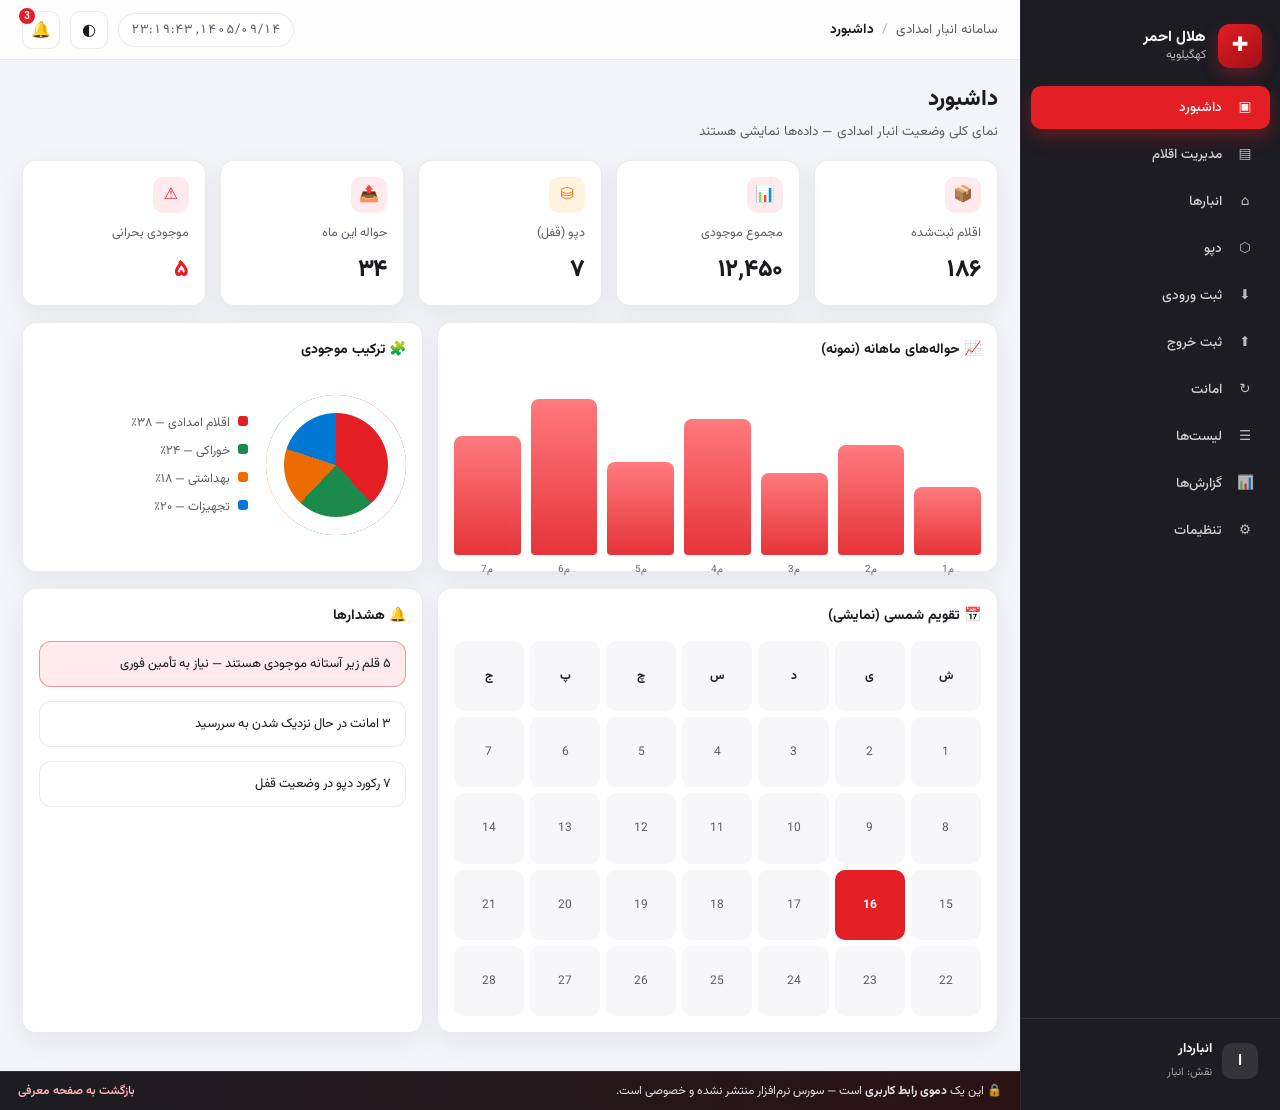
==== demo/index.html @ 158577b7 "Public showcase: product landing, interactive UI demo, proprietary license No application source cod" ====
<!DOCTYPE html>
<html lang="fa" dir="rtl">
<head>
  <meta charset="UTF-8" />
  <meta name="viewport" content="width=device-width, initial-scale=1" />
  <title>دمو تعاملی | سامانه انبارداری هلال احمر</title>
  <meta name="description" content="نمایش تعاملی رابط کاربری سامانه مدیریت انبار امدادی — بدون دسترسی به سورس کد" />
  <link rel="preconnect" href="https://fonts.googleapis.com" />
  <link rel="preconnect" href="https://fonts.gstatic.com" crossorigin />
  <link href="https://fonts.googleapis.com/css2?family=Vazirmatn:wght@400;500;600;700;800&display=swap" rel="stylesheet" />
  <link rel="stylesheet" href="styles.css" />
</head>
<body>
  <div class="app" id="app">
    <!-- Sidebar -->
    <aside class="sidebar" id="sidebar">
      <div class="brand">
        <div class="brand-logo" aria-hidden="true">✚</div>
        <div class="brand-text">
          <strong>هلال احمر</strong>
          <span>کهگیلویه</span>
        </div>
      </div>
      <nav class="nav" id="nav">
        <button class="nav-item active" data-page="dashboard"><span class="ico">▣</span><span>داشبورد</span></button>
        <button class="nav-item" data-page="items"><span class="ico">▤</span><span>مدیریت اقلام</span></button>
        <button class="nav-item" data-page="warehouses"><span class="ico">⌂</span><span>انبارها</span></button>
        <button class="nav-item" data-page="depot"><span class="ico">⬡</span><span>دپو</span></button>
        <button class="nav-item" data-page="entry"><span class="ico">⬇</span><span>ثبت ورودی</span></button>
        <button class="nav-item" data-page="dispatch"><span class="ico">⬆</span><span>ثبت خروج</span></button>
        <button class="nav-item" data-page="loans"><span class="ico">↻</span><span>امانت</span></button>
        <button class="nav-item" data-page="lists"><span class="ico">☰</span><span>لیست‌ها</span></button>
        <button class="nav-item" data-page="reports"><span class="ico">📊</span><span>گزارش‌ها</span></button>
        <button class="nav-item" data-page="settings"><span class="ico">⚙</span><span>تنظیمات</span></button>
      </nav>
      <div class="sidebar-foot">
        <div class="user-chip">
          <div class="avatar">ا</div>
          <div>
            <strong>انباردار</strong>
            <span>نقش: انبار</span>
          </div>
        </div>
      </div>
    </aside>

    <!-- Main -->
    <main class="main">
      <header class="topbar">
        <div class="crumbs">
          <span class="muted">سامانه انبار امدادی</span>
          <span class="sep">/</span>
          <strong id="crumb">داشبورد</strong>
        </div>
        <div class="top-actions">
          <div class="clock" id="clock">—</div>
          <button class="icon-btn" id="themeToggle" title="تم روشن/تیره">◐</button>
          <button class="icon-btn bell" title="اعلان‌ها">🔔<span class="badge">3</span></button>
        </div>
      </header>

      <div class="content" id="content">
        <!-- pages injected by JS -->
      </div>

      <footer class="demo-banner">
        <span>🔒 این یک <strong>دموی رابط کاربری</strong> است — سورس نرم‌افزار منتشر نشده و خصوصی است.</span>
        <a href="../index.html">بازگشت به صفحه معرفی</a>
      </footer>
    </main>
  </div>

  <div class="toast" id="toast" hidden>نمونه اعلان — فقط نمایشی</div>
  <script src="app.js"></script>
</body>
</html>
---- demo/styles.css ----
:root {
  --red: #e31e24;
  --red-hover: #c41920;
  --red-soft: #ffebee;
  --green: #1b8a4b;
  --orange: #ed6c02;
  --bg: #f3f4f8;
  --surface: #ffffff;
  --sidebar: #1c1c22;
  --text: #1a1a1f;
  --muted: #5c5c66;
  --border: rgba(0, 0, 0, 0.08);
  --shadow: 0 8px 28px rgba(0, 0, 0, 0.06);
  --radius: 14px;
  --font: "Vazirmatn", system-ui, sans-serif;
}

body.dark {
  --bg: #0f0f12;
  --surface: #1c1c24;
  --sidebar: #121218;
  --text: #f0f0f5;
  --muted: #a0a0b0;
  --border: rgba(255, 255, 255, 0.08);
  --red-soft: rgba(227, 30, 36, 0.15);
  --shadow: 0 8px 28px rgba(0, 0, 0, 0.35);
}

* { box-sizing: border-box; }
html, body { height: 100%; margin: 0; }
body {
  font-family: var(--font);
  background: var(--bg);
  color: var(--text);
  overflow: hidden;
}

.app {
  display: grid;
  grid-template-columns: 260px 1fr;
  height: 100vh;
}

/* Sidebar */
.sidebar {
  background: var(--sidebar);
  color: #fff;
  display: flex;
  flex-direction: column;
  padding: 14px 0;
  border-left: 1px solid rgba(255,255,255,0.06);
}
.brand {
  display: flex;
  gap: 12px;
  align-items: center;
  padding: 10px 18px 18px;
}
.brand-logo {
  width: 44px; height: 44px;
  border-radius: 12px;
  background: linear-gradient(145deg, #e31e24, #a01016);
  display: grid; place-items: center;
  font-size: 20px;
  box-shadow: 0 6px 16px rgba(227,30,36,0.35);
}
.brand-text { display: flex; flex-direction: column; line-height: 1.25; }
.brand-text strong { font-size: 15px; }
.brand-text span { font-size: 12px; opacity: 0.65; }

.nav { display: flex; flex-direction: column; gap: 4px; padding: 0 10px; flex: 1; overflow: auto; }
.nav-item {
  appearance: none; border: 0; background: transparent; color: rgba(255,255,255,0.78);
  display: flex; align-items: center; gap: 12px;
  padding: 11px 14px; border-radius: 10px;
  font: 500 13.5px var(--font); cursor: pointer; text-align: right;
  transition: 0.18s ease;
}
.nav-item:hover { background: rgba(255,255,255,0.07); color: #fff; }
.nav-item.active {
  background: var(--red);
  color: #fff;
  box-shadow: 0 8px 18px rgba(227,30,36,0.35);
}
.nav-item .ico { width: 22px; text-align: center; opacity: 0.9; }

.sidebar-foot { padding: 12px 14px 4px; border-top: 1px solid rgba(255,255,255,0.08); margin-top: 8px; }
.user-chip { display: flex; gap: 10px; align-items: center; padding: 8px; }
.avatar {
  width: 36px; height: 36px; border-radius: 10px;
  background: rgba(255,255,255,0.1); display: grid; place-items: center; font-weight: 700;
}
.user-chip strong { display: block; font-size: 13px; }
.user-chip span { font-size: 11px; opacity: 0.6; }

/* Main */
.main { display: flex; flex-direction: column; min-width: 0; }
.topbar {
  height: 60px;
  display: flex; align-items: center; justify-content: space-between;
  padding: 0 22px;
  background: color-mix(in srgb, var(--surface) 88%, transparent);
  backdrop-filter: blur(12px);
  border-bottom: 1px solid var(--border);
  position: sticky; top: 0; z-index: 5;
}
.crumbs { display: flex; gap: 8px; align-items: center; font-size: 13.5px; }
.muted { color: var(--muted); }
.sep { color: var(--muted); opacity: 0.5; }
.top-actions { display: flex; gap: 10px; align-items: center; }
.clock {
  font-variant-numeric: tabular-nums;
  font-size: 13px; color: var(--muted);
  background: var(--surface);
  border: 1px solid var(--border);
  padding: 6px 12px; border-radius: 999px;
}
.icon-btn {
  width: 38px; height: 38px; border-radius: 10px;
  border: 1px solid var(--border); background: var(--surface);
  cursor: pointer; font-size: 16px; position: relative;
  color: var(--text);
}
.icon-btn.bell .badge {
  position: absolute; top: -4px; left: -4px;
  background: var(--red); color: #fff; font-size: 10px;
  min-width: 16px; height: 16px; border-radius: 999px;
  display: grid; place-items: center; font-weight: 700;
}

.content {
  flex: 1; overflow: auto;
  padding: 22px;
}

.page-header { margin-bottom: 18px; }
.page-header h1 { margin: 0 0 4px; font-size: 22px; font-weight: 800; }
.page-header p { margin: 0; color: var(--muted); font-size: 13.5px; }

.grid-stats {
  display: grid;
  grid-template-columns: repeat(5, 1fr);
  gap: 14px; margin-bottom: 16px;
}
.card {
  background: var(--surface);
  border: 1px solid var(--border);
  border-radius: var(--radius);
  box-shadow: var(--shadow);
  padding: 16px;
}
.stat .label { color: var(--muted); font-size: 12.5px; margin-bottom: 8px; }
.stat .value { font-size: 24px; font-weight: 800; letter-spacing: -0.02em; }
.stat .icon {
  width: 36px; height: 36px; border-radius: 10px;
  display: grid; place-items: center; margin-bottom: 10px;
  background: var(--red-soft); color: var(--red); font-size: 16px;
}
.stat.warn .icon { background: #fff3e0; color: var(--orange); }
.stat.danger .value { color: var(--red); }

.row-2 {
  display: grid;
  grid-template-columns: 1.4fr 1fr;
  gap: 14px; margin-bottom: 16px;
}
.section-title {
  font-size: 14px; font-weight: 700; margin: 0 0 14px;
}

/* Fake charts */
.bars {
  display: flex; align-items: flex-end; gap: 10px;
  height: 180px; padding-top: 10px;
}
.bar {
  flex: 1; border-radius: 8px 8px 4px 4px;
  background: linear-gradient(180deg, #ff6b6f, var(--red));
  position: relative; min-height: 12px;
  opacity: 0.9;
}
.bar span {
  position: absolute; bottom: -22px; left: 50%; transform: translateX(-50%);
  font-size: 10px; color: var(--muted); white-space: nowrap;
}
.pie-wrap { display: flex; gap: 18px; align-items: center; min-height: 180px; }
.pie {
  width: 140px; height: 140px; border-radius: 50%;
  background: conic-gradient(var(--red) 0 38%, #1b8a4b 38% 62%, #ed6c02 62% 80%, #0078d4 80% 100%);
  box-shadow: inset 0 0 0 18px var(--surface);
}
.legend { display: flex; flex-direction: column; gap: 8px; font-size: 12.5px; color: var(--muted); }
.legend i {
  display: inline-block; width: 10px; height: 10px; border-radius: 3px; margin-left: 8px;
}

.table-wrap { overflow: auto; }
table {
  width: 100%; border-collapse: collapse; font-size: 13px;
}
th, td { padding: 12px 10px; text-align: right; border-bottom: 1px solid var(--border); }
th { color: var(--muted); font-weight: 600; background: color-mix(in srgb, var(--bg) 60%, var(--surface)); }
tr:hover td { background: color-mix(in srgb, var(--red) 4%, transparent); }
.tag {
  display: inline-block; padding: 3px 10px; border-radius: 999px;
  font-size: 11.5px; font-weight: 600;
}
.tag.ok { background: #e8f5e9; color: var(--green); }
.tag.warn { background: #fff3e0; color: var(--orange); }
.tag.bad { background: var(--red-soft); color: var(--red); }
body.dark .tag.ok { background: rgba(27,138,75,0.2); }
body.dark .tag.warn { background: rgba(237,108,2,0.2); }

.toolbar {
  display: flex; gap: 10px; flex-wrap: wrap; margin-bottom: 14px; align-items: center;
}
.btn {
  appearance: none; border: 0; border-radius: 10px;
  padding: 10px 16px; font: 600 13px var(--font); cursor: pointer;
}
.btn-primary { background: var(--red); color: #fff; }
.btn-primary:hover { background: var(--red-hover); }
.btn-ghost {
  background: var(--surface); color: var(--text);
  border: 1px solid var(--border);
}
.input {
  flex: 1; min-width: 180px;
  border: 1px solid var(--border); background: var(--surface);
  border-radius: 10px; padding: 10px 14px; font: 400 13px var(--font);
  color: var(--text);
}
.form-grid {
  display: grid; grid-template-columns: 1fr 1fr; gap: 12px;
}
.field label {
  display: block; font-size: 12px; color: var(--muted); margin-bottom: 6px;
}
.field input, .field select, .field textarea {
  width: 100%; border: 1px solid var(--border); background: var(--surface);
  border-radius: 10px; padding: 10px 12px; font: 400 13px var(--font); color: var(--text);
}
.alert {
  border-radius: 12px; padding: 12px 14px; font-size: 13px; margin-bottom: 14px;
  border: 1px solid var(--border); background: var(--surface);
}
.alert.danger { border-color: color-mix(in srgb, var(--red) 35%, var(--border)); background: var(--red-soft); }

.cal {
  display: grid; grid-template-columns: repeat(7, 1fr); gap: 6px;
  text-align: center; font-size: 12px;
}
.cal .d {
  aspect-ratio: 1; border-radius: 10px; display: grid; place-items: center;
  background: color-mix(in srgb, var(--bg) 70%, var(--surface));
  color: var(--muted);
}
.cal .d.today { background: var(--red); color: #fff; font-weight: 700; }

.demo-banner {
  display: flex; justify-content: space-between; align-items: center; gap: 12px;
  padding: 10px 18px; font-size: 12px;
  background: linear-gradient(90deg, #1c1c22, #2a1214);
  color: rgba(255,255,255,0.88);
  border-top: 1px solid rgba(227,30,36,0.4);
}
.demo-banner a { color: #ffb4b6; text-decoration: none; font-weight: 600; }
.demo-banner a:hover { text-decoration: underline; }

.toast {
  position: fixed; bottom: 28px; left: 50%; transform: translateX(-50%);
  background: #1c1c22; color: #fff; padding: 12px 18px; border-radius: 12px;
  font-size: 13px; box-shadow: 0 12px 40px rgba(0,0,0,0.3); z-index: 50;
  border: 1px solid rgba(255,255,255,0.08);
}

@media (max-width: 1100px) {
  .grid-stats { grid-template-columns: repeat(2, 1fr); }
  .row-2 { grid-template-columns: 1fr; }
  .app { grid-template-columns: 72px 1fr; }
  .brand-text, .nav-item span:not(.ico), .user-chip div:last-child { display: none; }
  .nav-item { justify-content: center; }
  .brand { justify-content: center; padding-inline: 8px; }
}
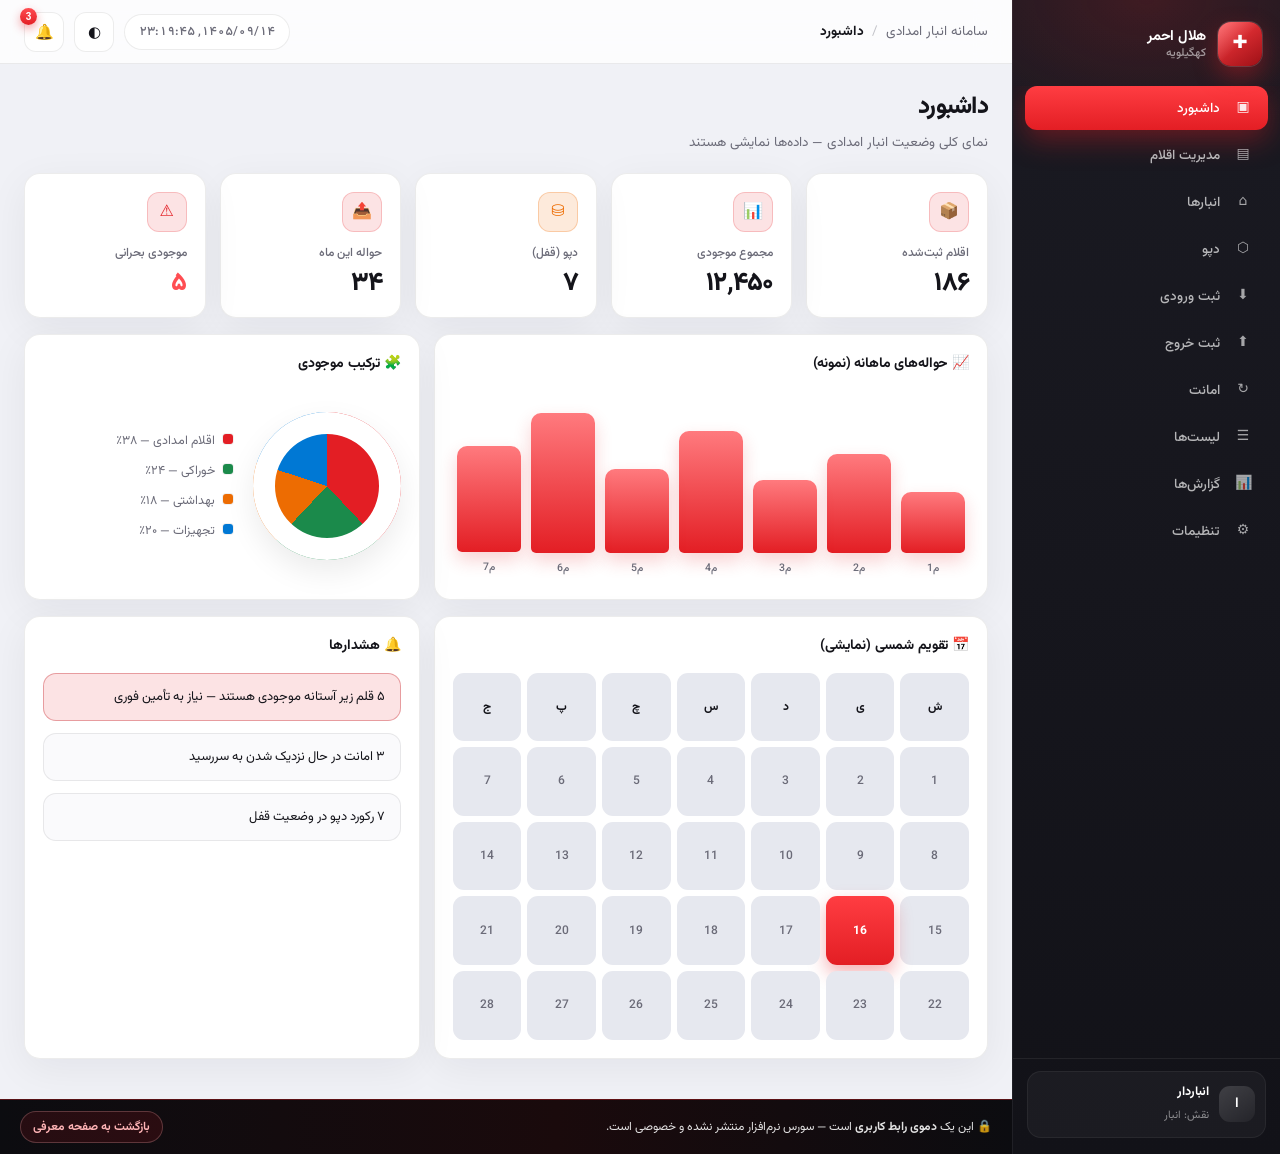
==== commit eb4a65b3: "Redesign showcase: premium landing, refined demo UI, polished README Modern SaaS-style product page " ====
--- a/demo/index.html
+++ b/demo/index.html
@@ -70,7 +70,7 @@
     </main>
   </div>
 
-  <div class="toast" id="toast" hidden>نمونه اعلان — فقط نمایشی</div>
+  <div class="toast" id="toast" hidden role="status" aria-live="polite">نمونه اعلان — فقط نمایشی</div>
   <script src="app.js"></script>
 </body>
 </html>
--- a/demo/styles.css
+++ b/demo/styles.css
@@ -1,29 +1,48 @@
 :root {
   --red: #e31e24;
+  --red-2: #ff4d52;
   --red-hover: #c41920;
-  --red-soft: #ffebee;
+  --red-soft: rgba(227, 30, 36, 0.12);
   --green: #1b8a4b;
+  --green-soft: rgba(27, 138, 75, 0.12);
   --orange: #ed6c02;
-  --bg: #f3f4f8;
+  --orange-soft: rgba(237, 108, 2, 0.14);
+  --bg: #f0f1f6;
+  --bg-subtle: #e6e8ef;
   --surface: #ffffff;
-  --sidebar: #1c1c22;
-  --text: #1a1a1f;
-  --muted: #5c5c66;
-  --border: rgba(0, 0, 0, 0.08);
-  --shadow: 0 8px 28px rgba(0, 0, 0, 0.06);
-  --radius: 14px;
+  --surface-2: #fafafc;
+  --sidebar: #121218;
+  --sidebar-2: #1a1a22;
+  --text: #14141a;
+  --muted: #6b6b78;
+  --border: rgba(15, 15, 20, 0.08);
+  --border-strong: rgba(15, 15, 20, 0.12);
+  --shadow: 0 10px 40px rgba(20, 20, 30, 0.06);
+  --shadow-lg: 0 20px 50px rgba(20, 20, 30, 0.1);
+  --radius: 16px;
+  --radius-sm: 11px;
   --font: "Vazirmatn", system-ui, sans-serif;
+  --ease: cubic-bezier(0.22, 1, 0.36, 1);
 }
 
 body.dark {
-  --bg: #0f0f12;
-  --surface: #1c1c24;
-  --sidebar: #121218;
-  --text: #f0f0f5;
-  --muted: #a0a0b0;
-  --border: rgba(255, 255, 255, 0.08);
-  --red-soft: rgba(227, 30, 36, 0.15);
-  --shadow: 0 8px 28px rgba(0, 0, 0, 0.35);
+  --bg: #0a0a0e;
+  --bg-subtle: #121218;
+  --surface: #16161e;
+  --surface-2: #1c1c26;
+  --sidebar: #0c0c10;
+  --sidebar-2: #14141c;
+  --text: #f2f2f7;
+  --muted: #9494a3;
+  --border: rgba(255, 255, 255, 0.07);
+  --border-strong: rgba(255, 255, 255, 0.12);
+  --red-soft: rgba(227, 30, 36, 0.16);
+  --green-soft: rgba(52, 211, 153, 0.12);
+  --orange-soft: rgba(251, 191, 36, 0.12);
+  --shadow: 0 10px 40px rgba(0, 0, 0, 0.35);
+  --shadow-lg: 0 20px 50px rgba(0, 0, 0, 0.45);
+  --green: #34d399;
+  --orange: #fbbf24;
 }
 
 * { box-sizing: border-box; }
@@ -33,252 +52,576 @@
   background: var(--bg);
   color: var(--text);
   overflow: hidden;
+  -webkit-font-smoothing: antialiased;
 }
 
 .app {
   display: grid;
-  grid-template-columns: 260px 1fr;
+  grid-template-columns: 268px 1fr;
   height: 100vh;
 }
 
 /* Sidebar */
 .sidebar {
-  background: var(--sidebar);
+  background:
+    radial-gradient(400px 240px at 50% 0%, rgba(227, 30, 36, 0.18), transparent 60%),
+    linear-gradient(180deg, var(--sidebar-2), var(--sidebar));
   color: #fff;
   display: flex;
   flex-direction: column;
-  padding: 14px 0;
-  border-left: 1px solid rgba(255,255,255,0.06);
+  padding: 16px 0 12px;
+  border-left: 1px solid rgba(255, 255, 255, 0.06);
+  position: relative;
+  z-index: 2;
 }
 .brand {
   display: flex;
   gap: 12px;
   align-items: center;
-  padding: 10px 18px 18px;
+  padding: 6px 18px 20px;
 }
 .brand-logo {
-  width: 44px; height: 44px;
+  width: 44px;
+  height: 44px;
+  border-radius: 13px;
+  background: linear-gradient(145deg, #ff3d42, #9e1016);
+  display: grid;
+  place-items: center;
+  font-size: 18px;
+  box-shadow: 0 0 0 1px rgba(255,255,255,0.14), 0 10px 24px rgba(227,30,36,0.4);
+  position: relative;
+  overflow: hidden;
+}
+.brand-logo::after {
+  content: "";
+  position: absolute;
+  inset: 0;
+  background: linear-gradient(135deg, rgba(255,255,255,0.3), transparent 50%);
+}
+.brand-text { display: flex; flex-direction: column; line-height: 1.25; }
+.brand-text strong { font-size: 14.5px; letter-spacing: -0.02em; }
+.brand-text span { font-size: 11.5px; opacity: 0.55; font-weight: 500; }
+
+.nav {
+  display: flex;
+  flex-direction: column;
+  gap: 3px;
+  padding: 0 12px;
+  flex: 1;
+  overflow: auto;
+  scrollbar-width: thin;
+  scrollbar-color: rgba(255,255,255,0.15) transparent;
+}
+.nav-item {
+  appearance: none;
+  border: 0;
+  background: transparent;
+  color: rgba(255, 255, 255, 0.68);
+  display: flex;
+  align-items: center;
+  gap: 12px;
+  padding: 11px 14px;
   border-radius: 12px;
-  background: linear-gradient(145deg, #e31e24, #a01016);
-  display: grid; place-items: center;
-  font-size: 20px;
-  box-shadow: 0 6px 16px rgba(227,30,36,0.35);
-}
-.brand-text { display: flex; flex-direction: column; line-height: 1.25; }
-.brand-text strong { font-size: 15px; }
-.brand-text span { font-size: 12px; opacity: 0.65; }
-
-.nav { display: flex; flex-direction: column; gap: 4px; padding: 0 10px; flex: 1; overflow: auto; }
-.nav-item {
-  appearance: none; border: 0; background: transparent; color: rgba(255,255,255,0.78);
-  display: flex; align-items: center; gap: 12px;
-  padding: 11px 14px; border-radius: 10px;
-  font: 500 13.5px var(--font); cursor: pointer; text-align: right;
-  transition: 0.18s ease;
-}
-.nav-item:hover { background: rgba(255,255,255,0.07); color: #fff; }
+  font: 500 13.5px var(--font);
+  cursor: pointer;
+  text-align: right;
+  transition: background 0.18s var(--ease), color 0.18s, transform 0.18s, box-shadow 0.18s;
+}
+.nav-item:hover {
+  background: rgba(255, 255, 255, 0.06);
+  color: #fff;
+}
 .nav-item.active {
-  background: var(--red);
+  background: linear-gradient(180deg, #ff3d42, var(--red));
   color: #fff;
-  box-shadow: 0 8px 18px rgba(227,30,36,0.35);
-}
-.nav-item .ico { width: 22px; text-align: center; opacity: 0.9; }
-
-.sidebar-foot { padding: 12px 14px 4px; border-top: 1px solid rgba(255,255,255,0.08); margin-top: 8px; }
-.user-chip { display: flex; gap: 10px; align-items: center; padding: 8px; }
+  box-shadow: 0 10px 28px rgba(227, 30, 36, 0.38);
+}
+.nav-item .ico {
+  width: 22px;
+  text-align: center;
+  opacity: 0.9;
+  font-size: 14px;
+}
+
+.sidebar-foot {
+  padding: 12px 14px 4px;
+  border-top: 1px solid rgba(255, 255, 255, 0.07);
+  margin-top: 8px;
+}
+.user-chip {
+  display: flex;
+  gap: 10px;
+  align-items: center;
+  padding: 10px;
+  border-radius: 14px;
+  background: rgba(255, 255, 255, 0.04);
+  border: 1px solid rgba(255, 255, 255, 0.06);
+}
 .avatar {
-  width: 36px; height: 36px; border-radius: 10px;
-  background: rgba(255,255,255,0.1); display: grid; place-items: center; font-weight: 700;
-}
-.user-chip strong { display: block; font-size: 13px; }
-.user-chip span { font-size: 11px; opacity: 0.6; }
+  width: 36px;
+  height: 36px;
+  border-radius: 11px;
+  background: linear-gradient(145deg, rgba(255,255,255,0.16), rgba(255,255,255,0.04));
+  display: grid;
+  place-items: center;
+  font-weight: 700;
+  font-size: 14px;
+}
+.user-chip strong { display: block; font-size: 12.5px; }
+.user-chip span { font-size: 11px; opacity: 0.5; }
 
 /* Main */
-.main { display: flex; flex-direction: column; min-width: 0; }
+.main { display: flex; flex-direction: column; min-width: 0; background: var(--bg); }
 .topbar {
-  height: 60px;
-  display: flex; align-items: center; justify-content: space-between;
-  padding: 0 22px;
-  background: color-mix(in srgb, var(--surface) 88%, transparent);
-  backdrop-filter: blur(12px);
+  height: 64px;
+  display: flex;
+  align-items: center;
+  justify-content: space-between;
+  padding: 0 24px;
+  background: color-mix(in srgb, var(--surface) 78%, transparent);
+  backdrop-filter: blur(16px) saturate(1.2);
   border-bottom: 1px solid var(--border);
-  position: sticky; top: 0; z-index: 5;
-}
-.crumbs { display: flex; gap: 8px; align-items: center; font-size: 13.5px; }
+  position: sticky;
+  top: 0;
+  z-index: 5;
+}
+.crumbs {
+  display: flex;
+  gap: 8px;
+  align-items: center;
+  font-size: 13.5px;
+}
 .muted { color: var(--muted); }
-.sep { color: var(--muted); opacity: 0.5; }
+.sep { color: var(--muted); opacity: 0.4; }
 .top-actions { display: flex; gap: 10px; align-items: center; }
 .clock {
   font-variant-numeric: tabular-nums;
-  font-size: 13px; color: var(--muted);
+  font-size: 12.5px;
+  color: var(--muted);
   background: var(--surface);
   border: 1px solid var(--border);
-  padding: 6px 12px; border-radius: 999px;
+  padding: 7px 14px;
+  border-radius: 999px;
+  font-weight: 500;
 }
 .icon-btn {
-  width: 38px; height: 38px; border-radius: 10px;
-  border: 1px solid var(--border); background: var(--surface);
-  cursor: pointer; font-size: 16px; position: relative;
+  width: 40px;
+  height: 40px;
+  border-radius: 12px;
+  border: 1px solid var(--border);
+  background: var(--surface);
+  cursor: pointer;
+  font-size: 15px;
+  position: relative;
   color: var(--text);
+  transition: border-color 0.15s, transform 0.15s, box-shadow 0.15s;
+}
+.icon-btn:hover {
+  border-color: var(--border-strong);
+  box-shadow: var(--shadow);
+  transform: translateY(-1px);
 }
 .icon-btn.bell .badge {
-  position: absolute; top: -4px; left: -4px;
-  background: var(--red); color: #fff; font-size: 10px;
-  min-width: 16px; height: 16px; border-radius: 999px;
-  display: grid; place-items: center; font-weight: 700;
+  position: absolute;
+  top: -5px;
+  left: -5px;
+  background: linear-gradient(180deg, #ff4d52, var(--red));
+  color: #fff;
+  font-size: 10px;
+  min-width: 17px;
+  height: 17px;
+  border-radius: 999px;
+  display: grid;
+  place-items: center;
+  font-weight: 700;
+  box-shadow: 0 4px 10px rgba(227, 30, 36, 0.4);
 }
 
 .content {
-  flex: 1; overflow: auto;
-  padding: 22px;
-}
-
-.page-header { margin-bottom: 18px; }
-.page-header h1 { margin: 0 0 4px; font-size: 22px; font-weight: 800; }
-.page-header p { margin: 0; color: var(--muted); font-size: 13.5px; }
+  flex: 1;
+  overflow: auto;
+  padding: 24px;
+  scrollbar-width: thin;
+}
+
+.page-header { margin-bottom: 20px; }
+.page-header h1 {
+  margin: 0 0 6px;
+  font-size: 24px;
+  font-weight: 800;
+  letter-spacing: -0.03em;
+}
+.page-header p {
+  margin: 0;
+  color: var(--muted);
+  font-size: 13.5px;
+}
 
 .grid-stats {
   display: grid;
   grid-template-columns: repeat(5, 1fr);
-  gap: 14px; margin-bottom: 16px;
+  gap: 14px;
+  margin-bottom: 16px;
 }
 .card {
   background: var(--surface);
   border: 1px solid var(--border);
   border-radius: var(--radius);
   box-shadow: var(--shadow);
-  padding: 16px;
-}
-.stat .label { color: var(--muted); font-size: 12.5px; margin-bottom: 8px; }
-.stat .value { font-size: 24px; font-weight: 800; letter-spacing: -0.02em; }
+  padding: 18px;
+  transition: transform 0.2s var(--ease), border-color 0.2s, box-shadow 0.2s;
+}
+.card:hover {
+  border-color: color-mix(in srgb, var(--red) 25%, var(--border));
+  box-shadow: var(--shadow-lg);
+}
+.stat .label {
+  color: var(--muted);
+  font-size: 12px;
+  margin-bottom: 8px;
+  font-weight: 500;
+}
+.stat .value {
+  font-size: 26px;
+  font-weight: 800;
+  letter-spacing: -0.03em;
+  line-height: 1.1;
+}
 .stat .icon {
-  width: 36px; height: 36px; border-radius: 10px;
-  display: grid; place-items: center; margin-bottom: 10px;
-  background: var(--red-soft); color: var(--red); font-size: 16px;
-}
-.stat.warn .icon { background: #fff3e0; color: var(--orange); }
-.stat.danger .value { color: var(--red); }
+  width: 40px;
+  height: 40px;
+  border-radius: 12px;
+  display: grid;
+  place-items: center;
+  margin-bottom: 12px;
+  background: var(--red-soft);
+  color: var(--red);
+  font-size: 16px;
+  border: 1px solid color-mix(in srgb, var(--red) 20%, transparent);
+}
+.stat.warn .icon {
+  background: var(--orange-soft);
+  color: var(--orange);
+  border-color: color-mix(in srgb, var(--orange) 25%, transparent);
+}
+.stat.danger .value { color: var(--red-2); }
 
 .row-2 {
   display: grid;
   grid-template-columns: 1.4fr 1fr;
-  gap: 14px; margin-bottom: 16px;
+  gap: 14px;
+  margin-bottom: 16px;
 }
 .section-title {
-  font-size: 14px; font-weight: 700; margin: 0 0 14px;
-}
-
-/* Fake charts */
+  font-size: 14px;
+  font-weight: 700;
+  margin: 0 0 16px;
+  letter-spacing: -0.01em;
+  display: flex;
+  align-items: center;
+  gap: 8px;
+}
+
 .bars {
-  display: flex; align-items: flex-end; gap: 10px;
-  height: 180px; padding-top: 10px;
+  display: flex;
+  align-items: flex-end;
+  gap: 10px;
+  height: 190px;
+  padding: 10px 4px 28px;
 }
 .bar {
-  flex: 1; border-radius: 8px 8px 4px 4px;
-  background: linear-gradient(180deg, #ff6b6f, var(--red));
-  position: relative; min-height: 12px;
-  opacity: 0.9;
+  flex: 1;
+  border-radius: 10px 10px 5px 5px;
+  background: linear-gradient(180deg, #ff7a7e 0%, var(--red) 100%);
+  position: relative;
+  min-height: 12px;
+  box-shadow: 0 8px 18px rgba(227, 30, 36, 0.2);
+  transition: transform 0.2s var(--ease), filter 0.2s;
+  animation: barIn 0.7s var(--ease) both;
+}
+.bar:hover { filter: brightness(1.08); transform: scaleY(1.03); transform-origin: bottom; }
+@keyframes barIn {
+  from { transform: scaleY(0.2); opacity: 0; transform-origin: bottom; }
+  to { transform: scaleY(1); opacity: 1; transform-origin: bottom; }
 }
 .bar span {
-  position: absolute; bottom: -22px; left: 50%; transform: translateX(-50%);
-  font-size: 10px; color: var(--muted); white-space: nowrap;
-}
-.pie-wrap { display: flex; gap: 18px; align-items: center; min-height: 180px; }
+  position: absolute;
+  bottom: -24px;
+  left: 50%;
+  transform: translateX(-50%);
+  font-size: 10.5px;
+  color: var(--muted);
+  white-space: nowrap;
+  font-weight: 500;
+}
+
+.pie-wrap {
+  display: flex;
+  gap: 20px;
+  align-items: center;
+  min-height: 190px;
+}
 .pie {
-  width: 140px; height: 140px; border-radius: 50%;
-  background: conic-gradient(var(--red) 0 38%, #1b8a4b 38% 62%, #ed6c02 62% 80%, #0078d4 80% 100%);
-  box-shadow: inset 0 0 0 18px var(--surface);
-}
-.legend { display: flex; flex-direction: column; gap: 8px; font-size: 12.5px; color: var(--muted); }
+  width: 148px;
+  height: 148px;
+  border-radius: 50%;
+  background: conic-gradient(
+    var(--red) 0 38%,
+    #1b8a4b 38% 62%,
+    #ed6c02 62% 80%,
+    #0078d4 80% 100%
+  );
+  box-shadow:
+    inset 0 0 0 22px var(--surface),
+    0 12px 30px rgba(0, 0, 0, 0.08);
+  position: relative;
+}
+.legend {
+  display: flex;
+  flex-direction: column;
+  gap: 10px;
+  font-size: 12.5px;
+  color: var(--muted);
+}
 .legend i {
-  display: inline-block; width: 10px; height: 10px; border-radius: 3px; margin-left: 8px;
-}
-
-.table-wrap { overflow: auto; }
+  display: inline-block;
+  width: 10px;
+  height: 10px;
+  border-radius: 3px;
+  margin-left: 8px;
+  box-shadow: 0 0 0 1px rgba(0,0,0,0.06);
+}
+
+.table-wrap { overflow: auto; padding: 6px; }
 table {
-  width: 100%; border-collapse: collapse; font-size: 13px;
-}
-th, td { padding: 12px 10px; text-align: right; border-bottom: 1px solid var(--border); }
-th { color: var(--muted); font-weight: 600; background: color-mix(in srgb, var(--bg) 60%, var(--surface)); }
-tr:hover td { background: color-mix(in srgb, var(--red) 4%, transparent); }
+  width: 100%;
+  border-collapse: collapse;
+  font-size: 13px;
+}
+th, td {
+  padding: 13px 12px;
+  text-align: right;
+  border-bottom: 1px solid var(--border);
+}
+th {
+  color: var(--muted);
+  font-weight: 600;
+  font-size: 12px;
+  background: var(--surface-2);
+}
+tr:last-child td { border-bottom: 0; }
+tr:hover td {
+  background: color-mix(in srgb, var(--red) 4%, transparent);
+}
 .tag {
-  display: inline-block; padding: 3px 10px; border-radius: 999px;
-  font-size: 11.5px; font-weight: 600;
-}
-.tag.ok { background: #e8f5e9; color: var(--green); }
-.tag.warn { background: #fff3e0; color: var(--orange); }
-.tag.bad { background: var(--red-soft); color: var(--red); }
-body.dark .tag.ok { background: rgba(27,138,75,0.2); }
-body.dark .tag.warn { background: rgba(237,108,2,0.2); }
+  display: inline-flex;
+  align-items: center;
+  padding: 4px 11px;
+  border-radius: 999px;
+  font-size: 11.5px;
+  font-weight: 650;
+  border: 1px solid transparent;
+}
+.tag.ok {
+  background: var(--green-soft);
+  color: var(--green);
+  border-color: color-mix(in srgb, var(--green) 25%, transparent);
+}
+.tag.warn {
+  background: var(--orange-soft);
+  color: var(--orange);
+  border-color: color-mix(in srgb, var(--orange) 25%, transparent);
+}
+.tag.bad {
+  background: var(--red-soft);
+  color: var(--red);
+  border-color: color-mix(in srgb, var(--red) 25%, transparent);
+}
 
 .toolbar {
-  display: flex; gap: 10px; flex-wrap: wrap; margin-bottom: 14px; align-items: center;
+  display: flex;
+  gap: 10px;
+  flex-wrap: wrap;
+  margin-bottom: 14px;
+  align-items: center;
 }
 .btn {
-  appearance: none; border: 0; border-radius: 10px;
-  padding: 10px 16px; font: 600 13px var(--font); cursor: pointer;
-}
-.btn-primary { background: var(--red); color: #fff; }
-.btn-primary:hover { background: var(--red-hover); }
+  appearance: none;
+  border: 0;
+  border-radius: 12px;
+  padding: 11px 16px;
+  font: 650 13px var(--font);
+  cursor: pointer;
+  transition: transform 0.15s, box-shadow 0.15s, background 0.15s;
+}
+.btn:active { transform: scale(0.98); }
+.btn-primary {
+  background: linear-gradient(180deg, #ff3d42, var(--red));
+  color: #fff;
+  box-shadow: 0 8px 22px rgba(227, 30, 36, 0.3);
+}
+.btn-primary:hover { filter: brightness(1.05); }
 .btn-ghost {
-  background: var(--surface); color: var(--text);
+  background: var(--surface);
+  color: var(--text);
+  border: 1px solid var(--border-strong);
+}
+.btn-ghost:hover { border-color: color-mix(in srgb, var(--red) 30%, var(--border)); }
+.input {
+  flex: 1;
+  min-width: 180px;
   border: 1px solid var(--border);
-}
-.input {
-  flex: 1; min-width: 180px;
-  border: 1px solid var(--border); background: var(--surface);
-  border-radius: 10px; padding: 10px 14px; font: 400 13px var(--font);
+  background: var(--surface);
+  border-radius: 12px;
+  padding: 11px 14px;
+  font: 400 13px var(--font);
   color: var(--text);
+  outline: none;
+  transition: border-color 0.15s, box-shadow 0.15s;
+}
+.input:focus {
+  border-color: color-mix(in srgb, var(--red) 50%, var(--border));
+  box-shadow: 0 0 0 3px var(--red-soft);
 }
 .form-grid {
-  display: grid; grid-template-columns: 1fr 1fr; gap: 12px;
+  display: grid;
+  grid-template-columns: 1fr 1fr;
+  gap: 14px;
 }
 .field label {
-  display: block; font-size: 12px; color: var(--muted); margin-bottom: 6px;
-}
-.field input, .field select, .field textarea {
-  width: 100%; border: 1px solid var(--border); background: var(--surface);
-  border-radius: 10px; padding: 10px 12px; font: 400 13px var(--font); color: var(--text);
+  display: block;
+  font-size: 12px;
+  color: var(--muted);
+  margin-bottom: 7px;
+  font-weight: 550;
+}
+.field input,
+.field select,
+.field textarea {
+  width: 100%;
+  border: 1px solid var(--border);
+  background: var(--surface-2);
+  border-radius: 12px;
+  padding: 11px 13px;
+  font: 400 13px var(--font);
+  color: var(--text);
+  outline: none;
+  transition: border-color 0.15s, box-shadow 0.15s;
+}
+.field input:focus,
+.field select:focus {
+  border-color: color-mix(in srgb, var(--red) 50%, var(--border));
+  box-shadow: 0 0 0 3px var(--red-soft);
 }
 .alert {
-  border-radius: 12px; padding: 12px 14px; font-size: 13px; margin-bottom: 14px;
-  border: 1px solid var(--border); background: var(--surface);
-}
-.alert.danger { border-color: color-mix(in srgb, var(--red) 35%, var(--border)); background: var(--red-soft); }
+  border-radius: 13px;
+  padding: 13px 15px;
+  font-size: 13px;
+  margin-bottom: 12px;
+  border: 1px solid var(--border);
+  background: var(--surface-2);
+  display: flex;
+  align-items: center;
+  gap: 10px;
+}
+.alert.danger {
+  border-color: color-mix(in srgb, var(--red) 30%, var(--border));
+  background: var(--red-soft);
+}
 
 .cal {
-  display: grid; grid-template-columns: repeat(7, 1fr); gap: 6px;
-  text-align: center; font-size: 12px;
+  display: grid;
+  grid-template-columns: repeat(7, 1fr);
+  gap: 6px;
+  text-align: center;
+  font-size: 12px;
 }
 .cal .d {
-  aspect-ratio: 1; border-radius: 10px; display: grid; place-items: center;
-  background: color-mix(in srgb, var(--bg) 70%, var(--surface));
-  color: var(--muted);
-}
-.cal .d.today { background: var(--red); color: #fff; font-weight: 700; }
+  aspect-ratio: 1;
+  border-radius: 11px;
+  display: grid;
+  place-items: center;
+  background: var(--bg-subtle);
+  color: var(--muted);
+  font-weight: 500;
+  transition: background 0.15s, color 0.15s;
+}
+.cal .d:hover:not(.today) {
+  background: color-mix(in srgb, var(--red) 10%, var(--bg-subtle));
+  color: var(--text);
+}
+.cal .d.today {
+  background: linear-gradient(180deg, #ff3d42, var(--red));
+  color: #fff;
+  font-weight: 700;
+  box-shadow: 0 8px 18px rgba(227, 30, 36, 0.35);
+}
 
 .demo-banner {
-  display: flex; justify-content: space-between; align-items: center; gap: 12px;
-  padding: 10px 18px; font-size: 12px;
-  background: linear-gradient(90deg, #1c1c22, #2a1214);
-  color: rgba(255,255,255,0.88);
-  border-top: 1px solid rgba(227,30,36,0.4);
-}
-.demo-banner a { color: #ffb4b6; text-decoration: none; font-weight: 600; }
-.demo-banner a:hover { text-decoration: underline; }
+  display: flex;
+  justify-content: space-between;
+  align-items: center;
+  gap: 12px;
+  padding: 11px 20px;
+  font-size: 12px;
+  background: linear-gradient(90deg, #0c0c10, #1a0a0c 55%, #0c0c10);
+  color: rgba(255, 255, 255, 0.88);
+  border-top: 1px solid rgba(227, 30, 36, 0.35);
+  flex-wrap: wrap;
+}
+.demo-banner a {
+  color: #ffb4b6;
+  text-decoration: none;
+  font-weight: 650;
+  padding: 6px 12px;
+  border-radius: 999px;
+  border: 1px solid rgba(255, 180, 182, 0.25);
+  background: rgba(227, 30, 36, 0.12);
+  transition: background 0.15s;
+}
+.demo-banner a:hover { background: rgba(227, 30, 36, 0.22); }
 
 .toast {
-  position: fixed; bottom: 28px; left: 50%; transform: translateX(-50%);
-  background: #1c1c22; color: #fff; padding: 12px 18px; border-radius: 12px;
-  font-size: 13px; box-shadow: 0 12px 40px rgba(0,0,0,0.3); z-index: 50;
-  border: 1px solid rgba(255,255,255,0.08);
+  position: fixed;
+  bottom: 32px;
+  left: 50%;
+  transform: translateX(-50%) translateY(12px);
+  background: #121218;
+  color: #fff;
+  padding: 13px 20px;
+  border-radius: 14px;
+  font-size: 13px;
+  box-shadow: 0 16px 50px rgba(0, 0, 0, 0.4);
+  z-index: 50;
+  border: 1px solid rgba(255, 255, 255, 0.1);
+  opacity: 0;
+  pointer-events: none;
+  transition: opacity 0.25s var(--ease), transform 0.25s var(--ease);
+  max-width: min(420px, 92vw);
+  text-align: center;
+}
+.toast.show {
+  opacity: 1;
+  transform: translateX(-50%) translateY(0);
+}
+
+/* Page enter */
+.content > * {
+  animation: pageIn 0.4s var(--ease) both;
+}
+@keyframes pageIn {
+  from { opacity: 0; transform: translateY(10px); }
+  to { opacity: 1; transform: none; }
 }
 
 @media (max-width: 1100px) {
   .grid-stats { grid-template-columns: repeat(2, 1fr); }
   .row-2 { grid-template-columns: 1fr; }
-  .app { grid-template-columns: 72px 1fr; }
-  .brand-text, .nav-item span:not(.ico), .user-chip div:last-child { display: none; }
-  .nav-item { justify-content: center; }
+  .app { grid-template-columns: 76px 1fr; }
+  .brand-text,
+  .nav-item span:not(.ico),
+  .user-chip div:last-child { display: none; }
+  .nav-item { justify-content: center; padding: 12px; }
   .brand { justify-content: center; padding-inline: 8px; }
-}
+  .form-grid { grid-template-columns: 1fr; }
+}
